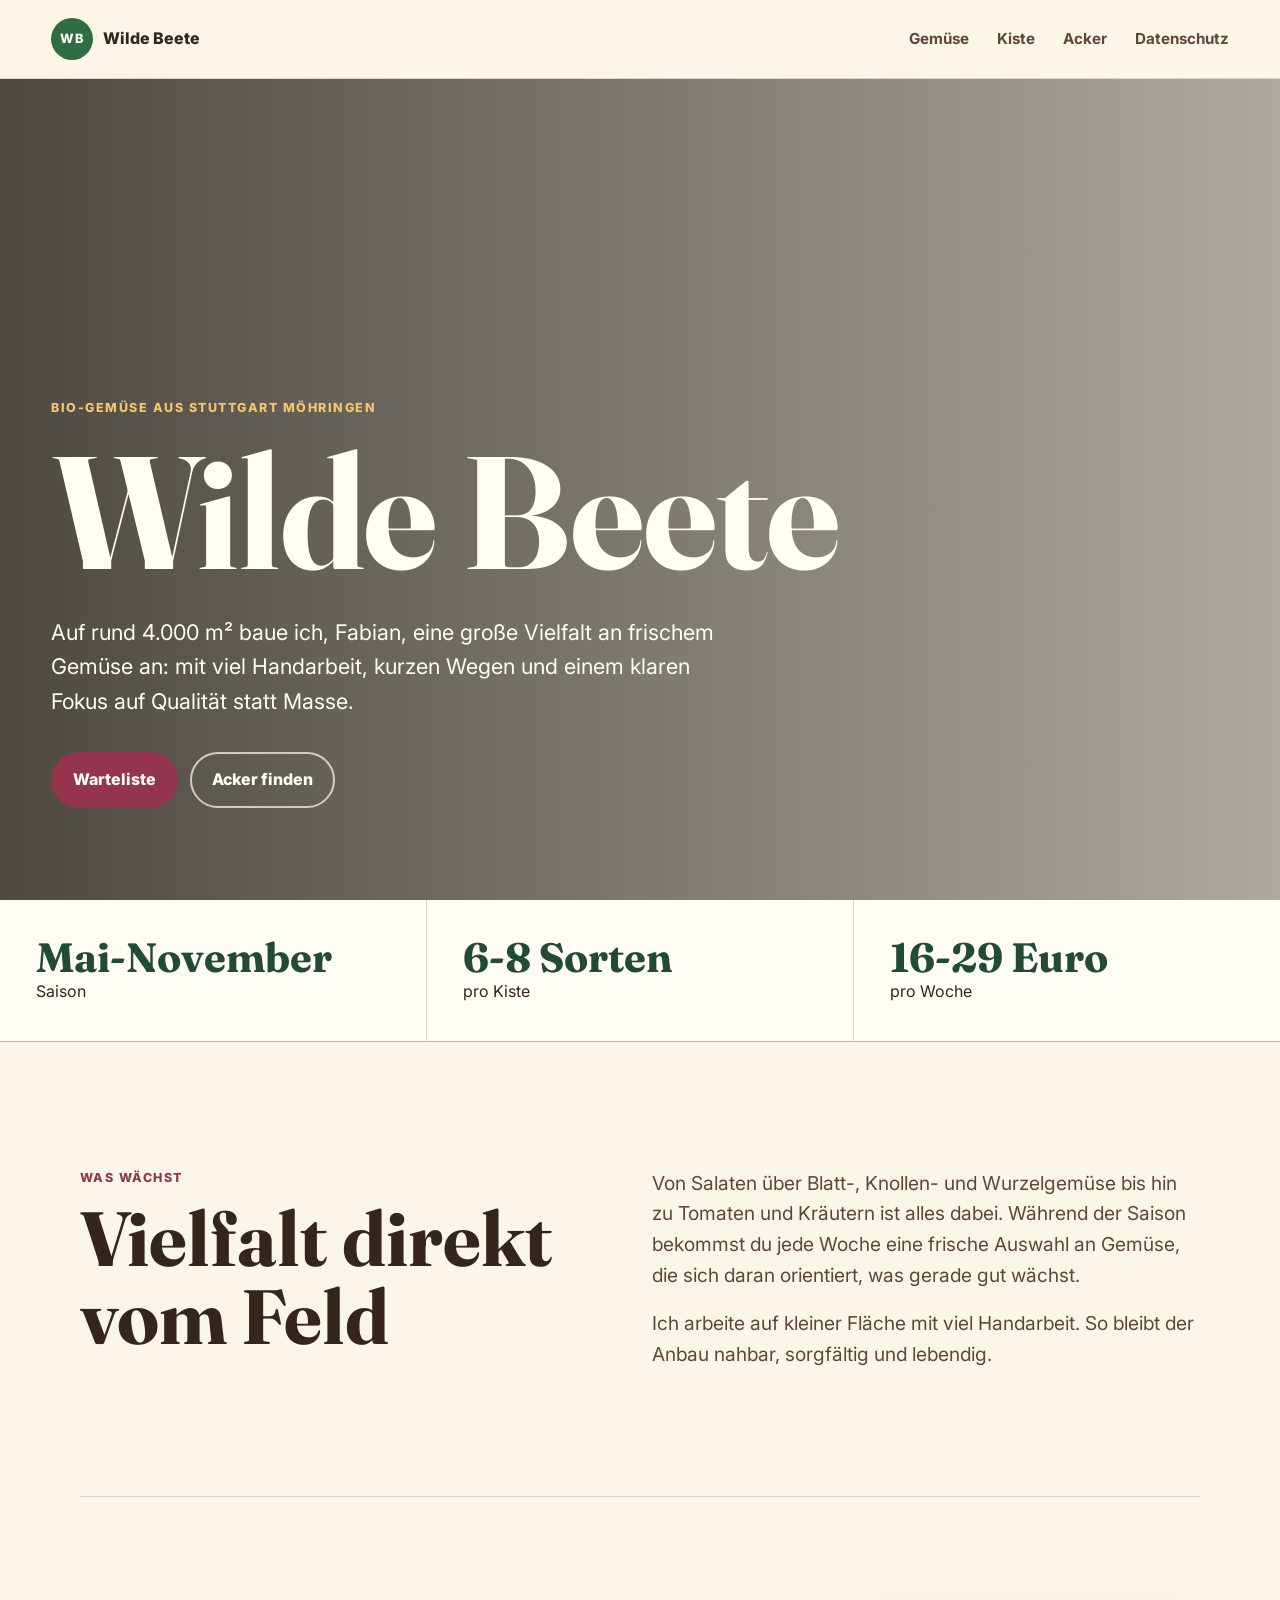
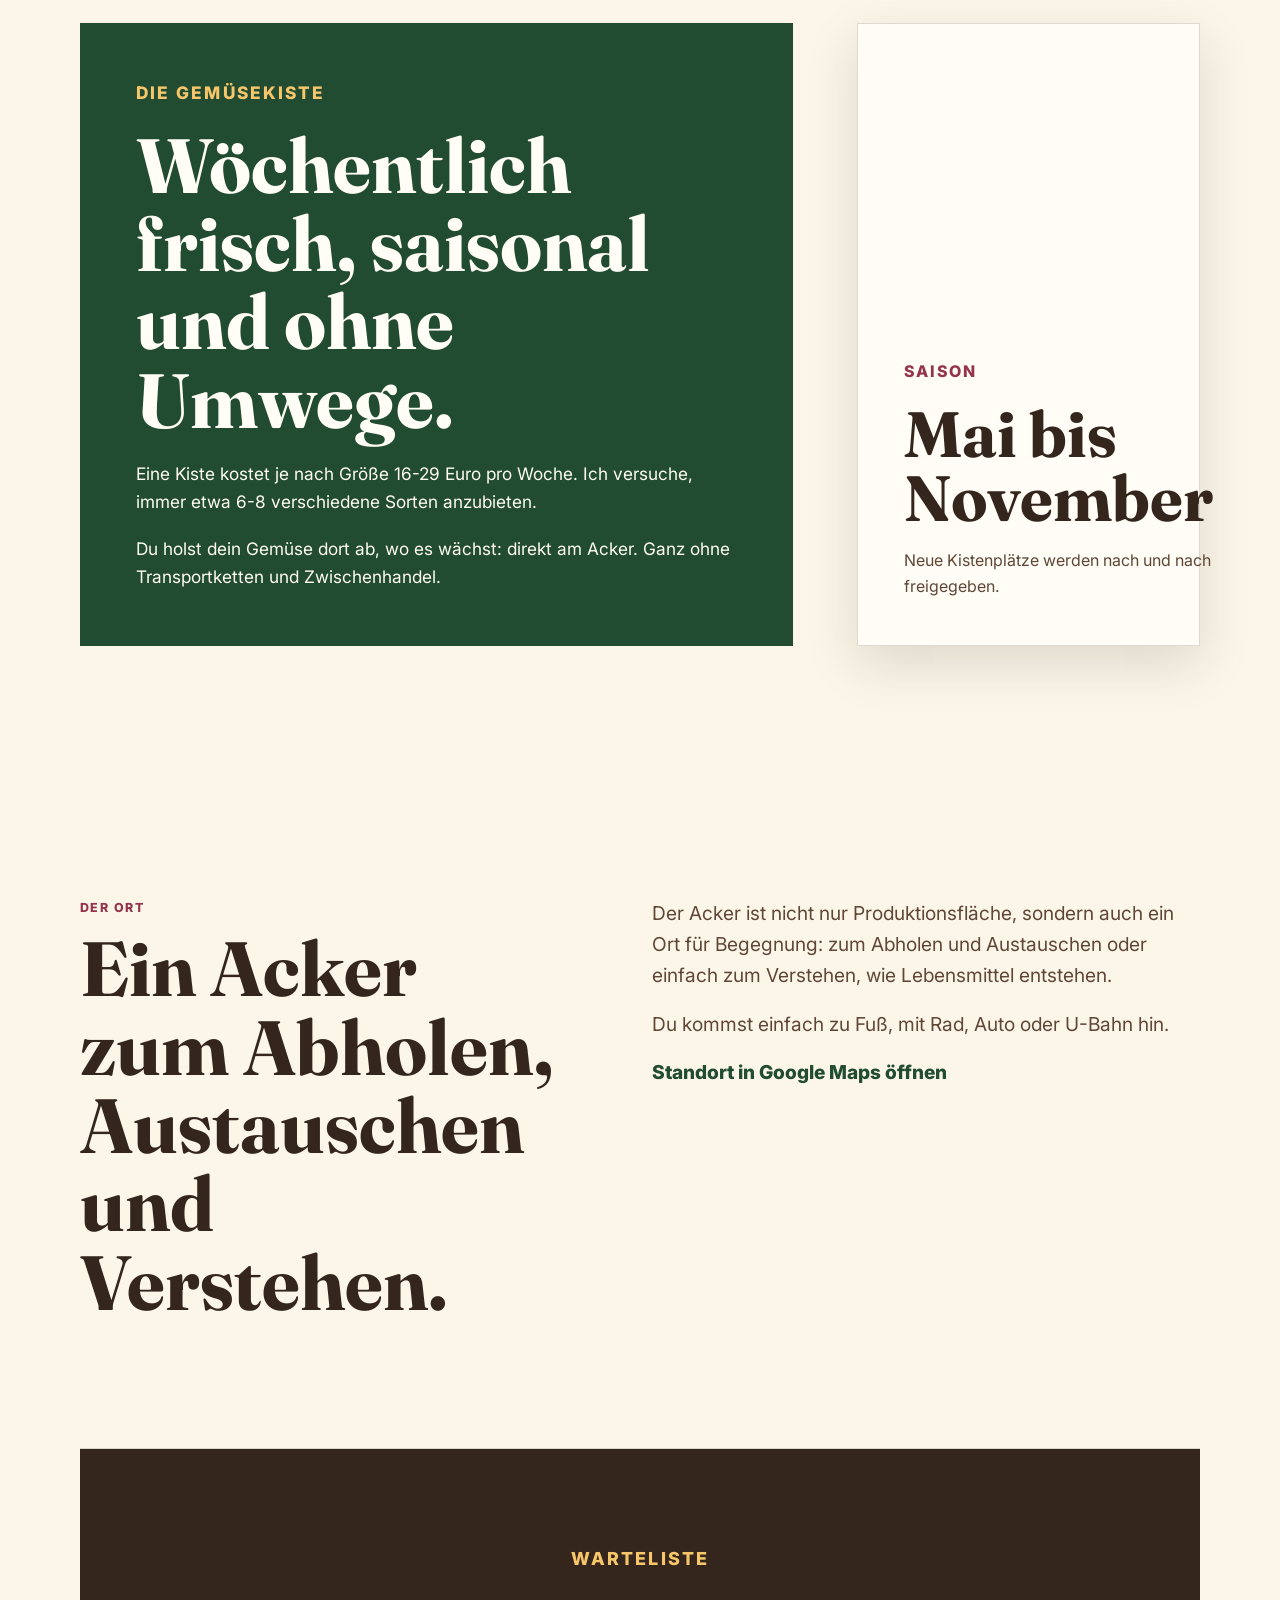
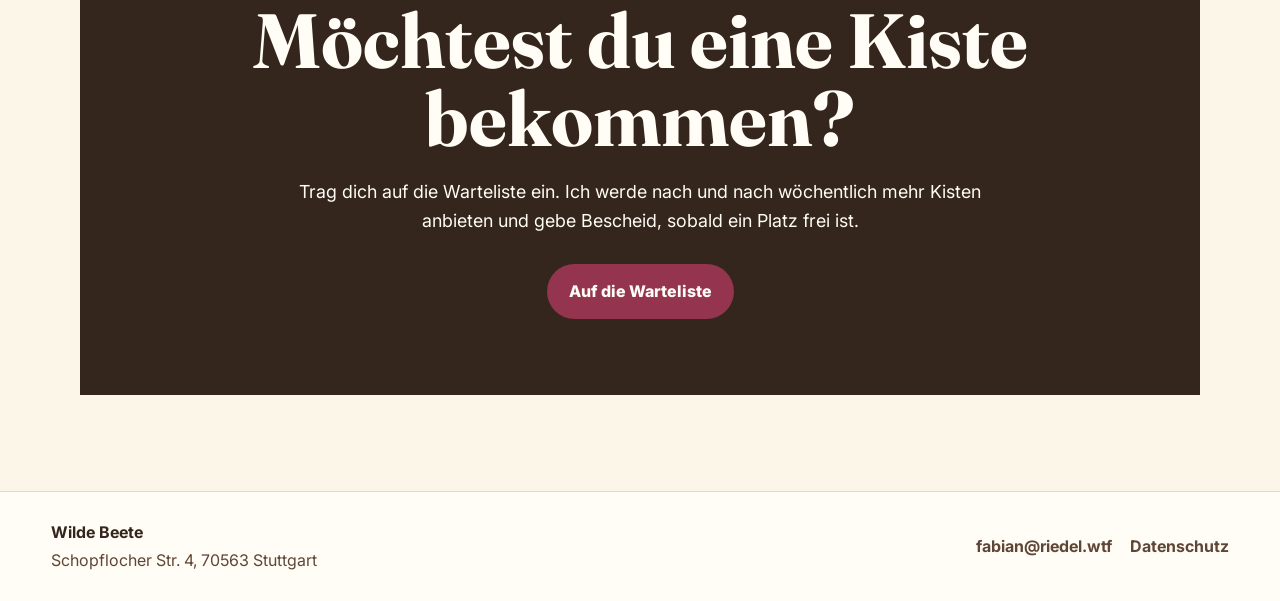
==== index.html @ 746ea582 "Create static Wilde Beete website" ====
<!doctype html>
<html lang="de">
  <head>
    <meta charset="utf-8">
    <meta name="viewport" content="width=device-width, initial-scale=1">
    <title>Wilde Beete | Bio-Gemüse aus Stuttgart Möhringen</title>
    <meta
      name="description"
      content="Wilde Beete ist ein kleiner Bio-Gemüsebaubetrieb in Stuttgart Möhringen. Frische Gemüsekisten von Mai bis November, direkt am Acker abgeholt."
    >
    <link rel="preconnect" href="https://fonts.googleapis.com">
    <link rel="preconnect" href="https://fonts.gstatic.com" crossorigin>
    <link
      href="https://fonts.googleapis.com/css2?family=Fraunces:opsz,wght@9..144,600;9..144,700&family=Inter:wght@400;500;600;700&display=swap"
      rel="stylesheet"
    >
    <link rel="stylesheet" href="styles.css">
  </head>
  <body>
    <header class="site-header">
      <a class="brand" href="#top" aria-label="Wilde Beete Startseite">
        <span class="brand-mark" aria-hidden="true">WB</span>
        <span>Wilde Beete</span>
      </a>
      <nav class="main-nav" aria-label="Hauptnavigation">
        <a href="#gemuese">Gemüse</a>
        <a href="#kiste">Kiste</a>
        <a href="#acker">Acker</a>
        <a href="datenschutz.html">Datenschutz</a>
      </nav>
    </header>

    <main id="top">
      <section class="hero" aria-labelledby="hero-title">
        <div class="hero-content">
          <p class="eyebrow">Bio-Gemüse aus Stuttgart Möhringen</p>
          <h1 id="hero-title">Wilde Beete</h1>
          <p class="hero-copy">
            Auf rund 4.000 m² baue ich, Fabian, eine große Vielfalt an frischem Gemüse an:
            mit viel Handarbeit, kurzen Wegen und einem klaren Fokus auf Qualität statt Masse.
          </p>
          <div class="hero-actions">
            <a class="button primary" href="https://tally.so/r/q4KNRd" target="_blank" rel="noreferrer">
              Warteliste
            </a>
            <a
              class="button secondary"
              href="https://www.google.com/maps/search/48.738719,+9.149577?entry=tts&g_ep=EgoyMDI2MDQwOC4wIPu8ASoASAFQAw%3D%3D&skid=535f36cf-33d7-446b-a86d-d92c115afafc"
              target="_blank"
              rel="noreferrer"
            >
              Acker finden
            </a>
          </div>
        </div>
      </section>

      <section class="intro-band" aria-label="Kurzinfo">
        <div>
          <span class="metric">Mai-November</span>
          <span>Saison</span>
        </div>
        <div>
          <span class="metric">6-8 Sorten</span>
          <span>pro Kiste</span>
        </div>
        <div>
          <span class="metric">16-29 Euro</span>
          <span>pro Woche</span>
        </div>
      </section>

      <section id="gemuese" class="content-section two-column">
        <div>
          <p class="eyebrow">Was wächst</p>
          <h2>Vielfalt direkt vom Feld</h2>
        </div>
        <div class="text-stack">
          <p>
            Von Salaten über Blatt-, Knollen- und Wurzelgemüse bis hin zu Tomaten
            und Kräutern ist alles dabei. Während der Saison bekommst du jede Woche
            eine frische Auswahl an Gemüse, die sich daran orientiert, was gerade gut wächst.
          </p>
          <p>
            Ich arbeite auf kleiner Fläche mit viel Handarbeit. So bleibt der Anbau nahbar,
            sorgfältig und lebendig.
          </p>
        </div>
      </section>

      <section id="kiste" class="content-section feature-panel">
        <div class="feature-copy">
          <p class="eyebrow">Die Gemüsekiste</p>
          <h2>Wöchentlich frisch, saisonal und ohne Umwege.</h2>
          <p>
            Eine Kiste kostet je nach Größe 16-29 Euro pro Woche. Ich versuche,
            immer etwa 6-8 verschiedene Sorten anzubieten.
          </p>
          <p>
            Du holst dein Gemüse dort ab, wo es wächst: direkt am Acker.
            Ganz ohne Transportketten und Zwischenhandel.
          </p>
        </div>
        <div class="season-box" aria-label="Saisonübersicht">
          <span class="season-label">Saison</span>
          <strong>Mai bis November</strong>
          <p>Neue Kistenplätze werden nach und nach freigegeben.</p>
        </div>
      </section>

      <section id="acker" class="content-section two-column">
        <div>
          <p class="eyebrow">Der Ort</p>
          <h2>Ein Acker zum Abholen, Austauschen und Verstehen.</h2>
        </div>
        <div class="text-stack">
          <p>
            Der Acker ist nicht nur Produktionsfläche, sondern auch ein Ort für Begegnung:
            zum Abholen und Austauschen oder einfach zum Verstehen, wie Lebensmittel entstehen.
          </p>
          <p>
            Du kommst einfach zu Fuß, mit Rad, Auto oder U-Bahn hin.
          </p>
          <a
            class="text-link"
            href="https://www.google.com/maps/search/48.738719,+9.149577?entry=tts&g_ep=EgoyMDI2MDQwOC4wIPu8ASoASAFQAw%3D%3D&skid=535f36cf-33d7-446b-a86d-d92c115afafc"
            target="_blank"
            rel="noreferrer"
          >
            Standort in Google Maps öffnen
          </a>
        </div>
      </section>

      <section class="cta-section" aria-labelledby="cta-title">
        <p class="eyebrow">Warteliste</p>
        <h2 id="cta-title">Möchtest du eine Kiste bekommen?</h2>
        <p>
          Trag dich auf die Warteliste ein. Ich werde nach und nach wöchentlich mehr
          Kisten anbieten und gebe Bescheid, sobald ein Platz frei ist.
        </p>
        <a class="button primary" href="https://tally.so/r/q4KNRd" target="_blank" rel="noreferrer">
          Auf die Warteliste
        </a>
      </section>
    </main>

    <footer class="site-footer">
      <div>
        <strong>Wilde Beete</strong>
        <span>Schopflocher Str. 4, 70563 Stuttgart</span>
      </div>
      <div class="footer-links">
        <a href="mailto:fabian@riedel.wtf">fabian@riedel.wtf</a>
        <a href="datenschutz.html">Datenschutz</a>
      </div>
    </footer>
  </body>
</html>
---- styles.css ----
:root {
  --soil: #34251d;
  --soil-soft: #5f4636;
  --leaf: #2f6e42;
  --leaf-deep: #224c31;
  --beet: #94344f;
  --cream: #fbf6e8;
  --paper: #fffdf5;
  --line: rgba(52, 37, 29, 0.16);
  --shadow: 0 18px 50px rgba(52, 37, 29, 0.14);
}

* {
  box-sizing: border-box;
}

html {
  scroll-behavior: smooth;
}

body {
  margin: 0;
  background: var(--cream);
  color: var(--soil);
  font-family: Inter, system-ui, -apple-system, BlinkMacSystemFont, "Segoe UI", sans-serif;
  line-height: 1.6;
}

a {
  color: inherit;
}

.site-header {
  position: sticky;
  top: 0;
  z-index: 10;
  display: flex;
  align-items: center;
  justify-content: space-between;
  gap: 24px;
  padding: 18px clamp(18px, 4vw, 56px);
  background: rgba(251, 246, 232, 0.88);
  border-bottom: 1px solid var(--line);
  backdrop-filter: blur(14px);
}

.brand,
.main-nav,
.footer-links,
.hero-actions {
  display: flex;
  align-items: center;
}

.brand {
  gap: 10px;
  color: var(--soil);
  font-weight: 800;
  text-decoration: none;
}

.brand-mark {
  display: grid;
  width: 42px;
  height: 42px;
  place-items: center;
  border-radius: 50%;
  background: var(--leaf);
  color: var(--paper);
  font-size: 0.8rem;
  letter-spacing: 0.04em;
}

.main-nav {
  gap: clamp(12px, 3vw, 28px);
  color: var(--soil-soft);
  font-size: 0.95rem;
  font-weight: 700;
}

.main-nav a,
.footer-links a,
.text-link {
  text-decoration: none;
}

.main-nav a:hover,
.footer-links a:hover,
.text-link:hover {
  color: var(--beet);
}

.hero {
  min-height: calc(100svh - 79px);
  display: grid;
  align-items: end;
  padding: clamp(72px, 12vw, 150px) clamp(18px, 4vw, 56px) clamp(44px, 8vw, 92px);
  background:
    linear-gradient(90deg, rgba(28, 23, 17, 0.78), rgba(28, 23, 17, 0.34)),
    url("https://images.unsplash.com/photo-1464226184884-fa280b87c399?auto=format&fit=crop&w=1800&q=85")
      center / cover;
  color: var(--paper);
}

.hero-content {
  width: min(820px, 100%);
}

.eyebrow {
  margin: 0 0 12px;
  color: var(--beet);
  font-size: 0.78rem;
  font-weight: 800;
  letter-spacing: 0.12em;
  text-transform: uppercase;
}

.hero .eyebrow {
  color: #f7c66b;
}

h1,
h2 {
  margin: 0;
  font-family: Fraunces, Georgia, serif;
  line-height: 1.02;
}

h1 {
  max-width: 11ch;
  font-size: clamp(4rem, 14vw, 10rem);
}

h2 {
  font-size: clamp(2.25rem, 6vw, 4.8rem);
}

.hero-copy {
  max-width: 700px;
  margin: 22px 0 0;
  font-size: clamp(1.1rem, 2vw, 1.35rem);
}

.hero-actions {
  flex-wrap: wrap;
  gap: 12px;
  margin-top: 34px;
}

.button {
  display: inline-flex;
  min-height: 48px;
  align-items: center;
  justify-content: center;
  padding: 13px 20px;
  border: 2px solid transparent;
  border-radius: 999px;
  font-weight: 800;
  text-decoration: none;
}

.button.primary {
  background: var(--beet);
  color: var(--paper);
}

.button.primary:hover {
  background: #7e2c43;
}

.button.secondary {
  border-color: rgba(255, 253, 245, 0.7);
  color: var(--paper);
}

.button.secondary:hover {
  background: rgba(255, 253, 245, 0.12);
}

.intro-band {
  display: grid;
  grid-template-columns: repeat(3, 1fr);
  gap: 1px;
  background: var(--line);
  border-bottom: 1px solid var(--line);
}

.intro-band div {
  padding: clamp(20px, 4vw, 36px);
  background: var(--paper);
}

.metric {
  display: block;
  color: var(--leaf-deep);
  font-family: Fraunces, Georgia, serif;
  font-size: clamp(1.55rem, 3.2vw, 2.8rem);
  font-weight: 700;
  line-height: 1.05;
}

.content-section,
.cta-section,
.legal-page {
  width: min(1120px, calc(100% - 36px));
  margin: 0 auto;
}

.content-section {
  padding: clamp(64px, 10vw, 126px) 0;
}

.two-column {
  display: grid;
  grid-template-columns: minmax(0, 0.95fr) minmax(0, 1.05fr);
  gap: clamp(28px, 6vw, 86px);
  align-items: start;
  border-bottom: 1px solid var(--line);
}

.text-stack {
  display: grid;
  gap: 18px;
  color: var(--soil-soft);
  font-size: clamp(1.05rem, 1.8vw, 1.2rem);
}

.text-stack p,
.feature-copy p,
.cta-section p,
.legal-page p {
  margin: 0;
}

.text-link {
  width: fit-content;
  color: var(--leaf-deep);
  font-weight: 800;
}

.feature-panel {
  display: grid;
  grid-template-columns: minmax(0, 1.35fr) minmax(280px, 0.65fr);
  gap: clamp(24px, 5vw, 72px);
  align-items: stretch;
}

.feature-copy {
  display: grid;
  align-content: center;
  gap: 20px;
  padding: clamp(30px, 5vw, 56px);
  background: var(--leaf-deep);
  color: var(--paper);
}

.feature-copy .eyebrow {
  color: #f7c66b;
}

.feature-copy p {
  max-width: 680px;
  font-size: 1.08rem;
}

.season-box {
  display: grid;
  align-content: end;
  gap: 18px;
  padding: clamp(28px, 5vw, 46px);
  background: var(--paper);
  border: 1px solid var(--line);
  box-shadow: var(--shadow);
}

.season-label {
  color: var(--beet);
  font-weight: 800;
  text-transform: uppercase;
  letter-spacing: 0.1em;
}

.season-box strong {
  font-family: Fraunces, Georgia, serif;
  font-size: clamp(2.4rem, 5vw, 4.4rem);
  line-height: 1;
}

.season-box p {
  margin: 0;
  color: var(--soil-soft);
}

.cta-section {
  margin-bottom: clamp(56px, 8vw, 96px);
  padding: clamp(42px, 7vw, 76px);
  background: var(--soil);
  color: var(--paper);
  text-align: center;
}

.cta-section .eyebrow {
  color: #f7c66b;
}

.cta-section p {
  max-width: 720px;
  margin: 20px auto 28px;
  font-size: 1.12rem;
}

.legal-page {
  max-width: 860px;
  padding: clamp(52px, 8vw, 96px) 0;
}

.legal-page h1 {
  max-width: none;
  margin-bottom: 42px;
  font-size: clamp(3rem, 8vw, 6rem);
}

.legal-page section {
  padding: 28px 0;
  border-top: 1px solid var(--line);
}

.legal-page h2 {
  margin-bottom: 12px;
  font-family: Inter, system-ui, sans-serif;
  font-size: 1.15rem;
  line-height: 1.35;
}

.legal-page p {
  color: var(--soil-soft);
}

.legal-page a {
  color: var(--leaf-deep);
  font-weight: 700;
}

.site-footer {
  display: flex;
  align-items: center;
  justify-content: space-between;
  gap: 24px;
  padding: 28px clamp(18px, 4vw, 56px);
  background: var(--paper);
  border-top: 1px solid var(--line);
  color: var(--soil-soft);
}

.site-footer div:first-child {
  display: grid;
  gap: 2px;
}

.site-footer strong {
  color: var(--soil);
}

.footer-links {
  gap: 18px;
  font-weight: 700;
}

@media (max-width: 760px) {
  .site-header,
  .site-footer {
    align-items: flex-start;
    flex-direction: column;
  }

  .main-nav {
    width: 100%;
    overflow-x: auto;
    padding-bottom: 4px;
  }

  .hero {
    min-height: 760px;
  }

  .intro-band,
  .two-column,
  .feature-panel {
    grid-template-columns: 1fr;
  }

  .intro-band {
    gap: 0;
  }

  .intro-band div {
    border-bottom: 1px solid var(--line);
  }

  .cta-section {
    width: 100%;
    margin-bottom: 0;
  }
}
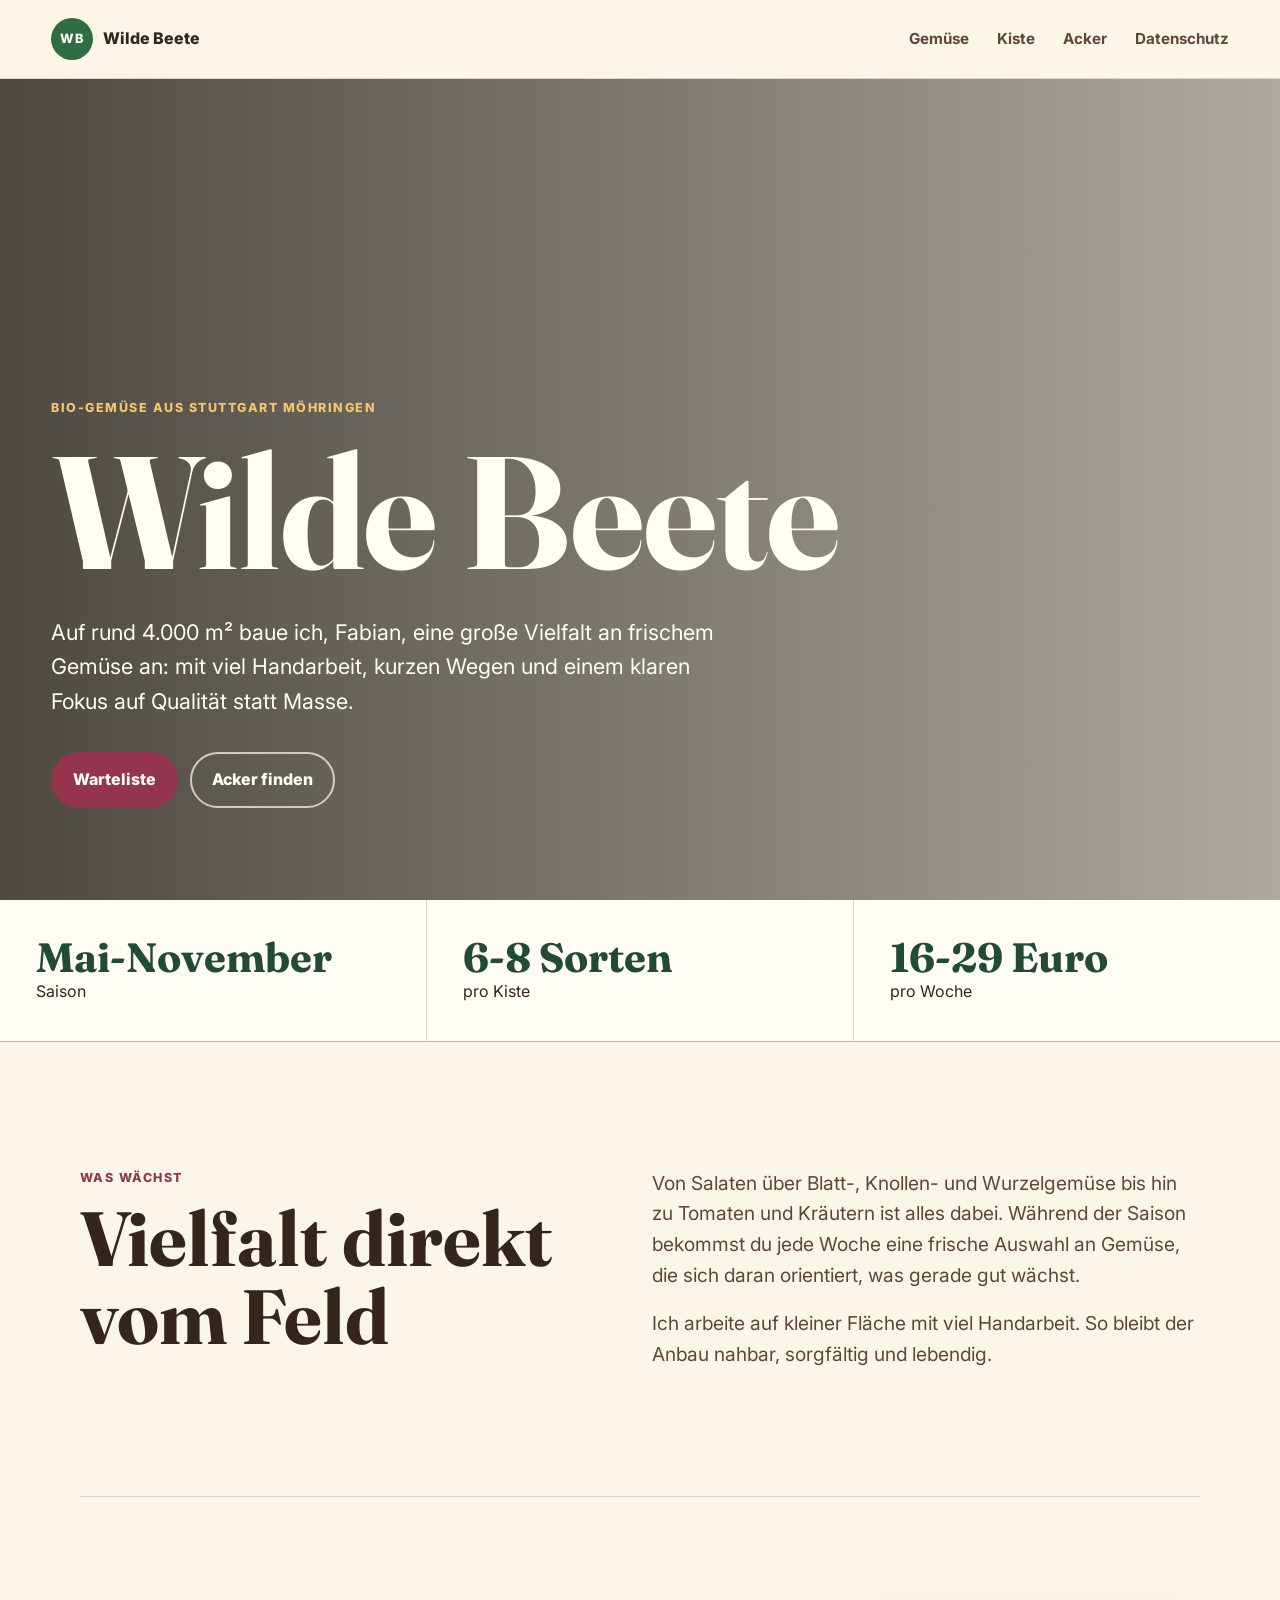
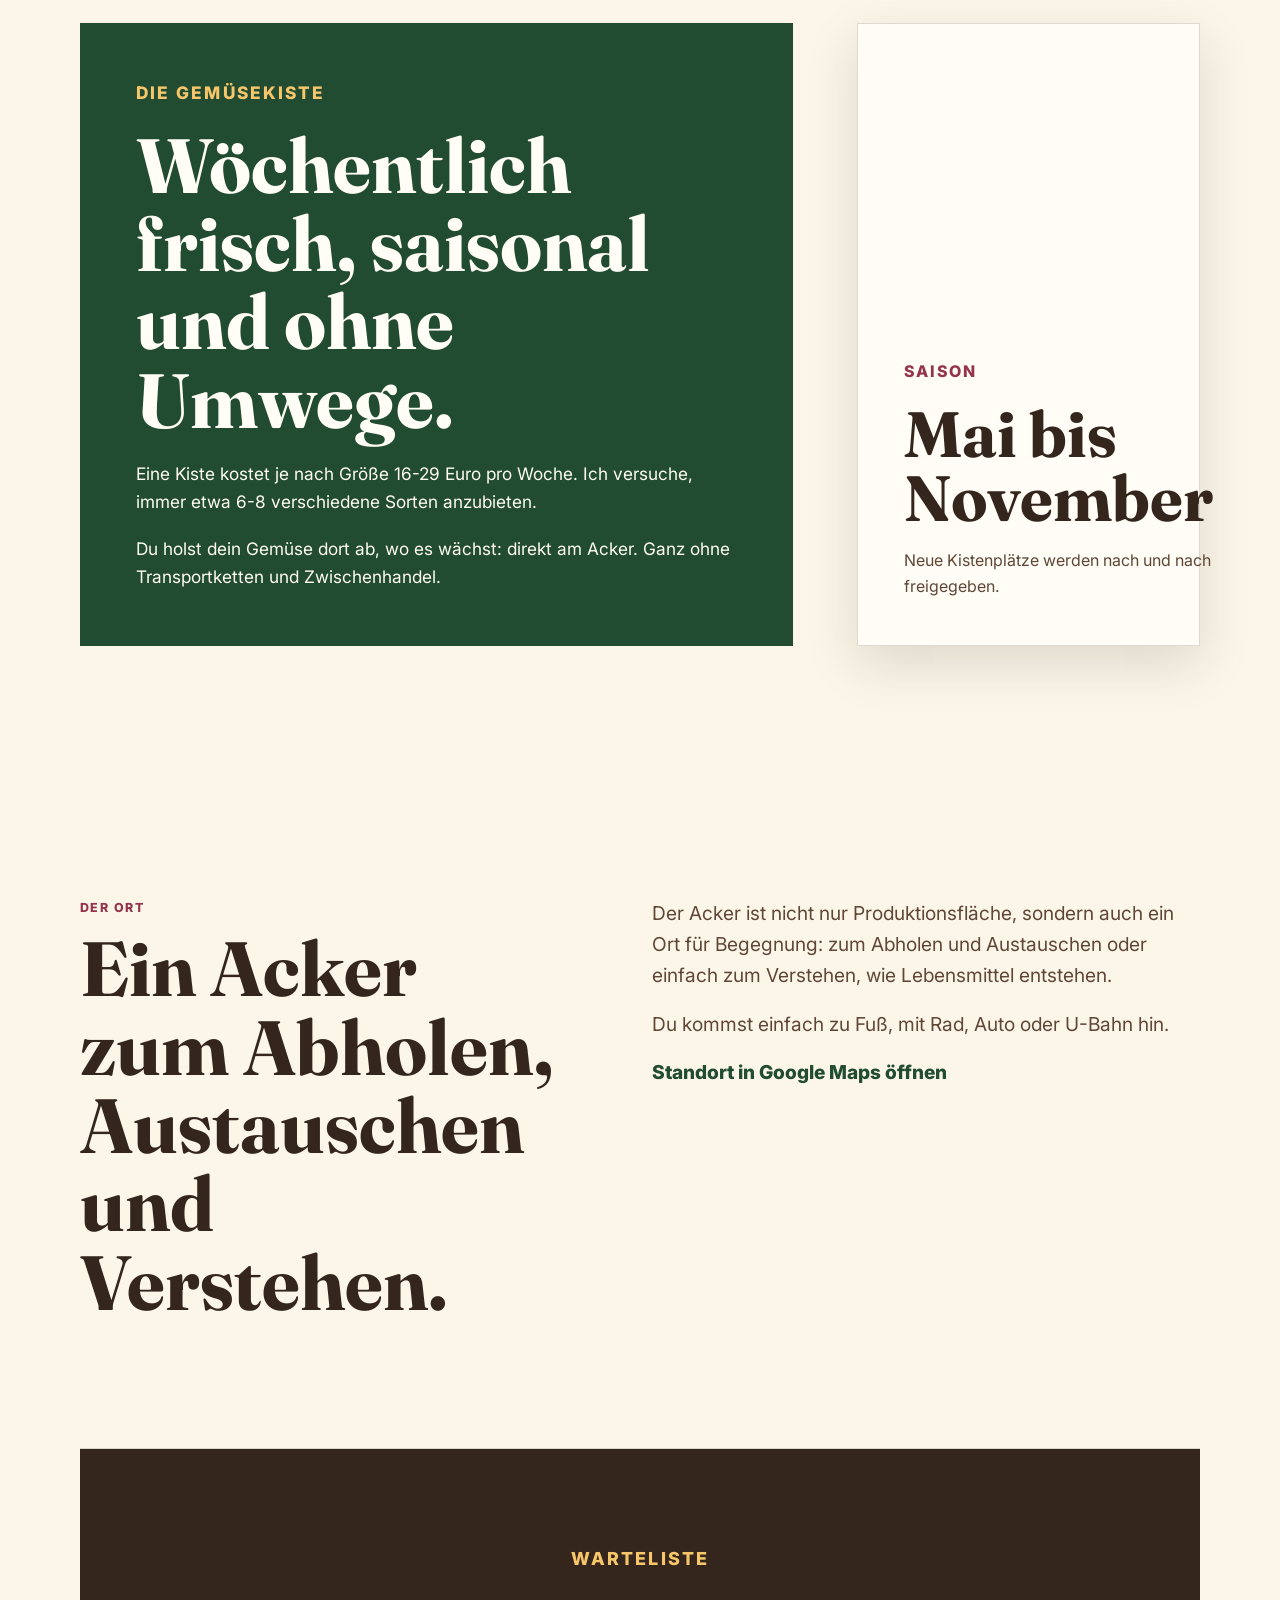
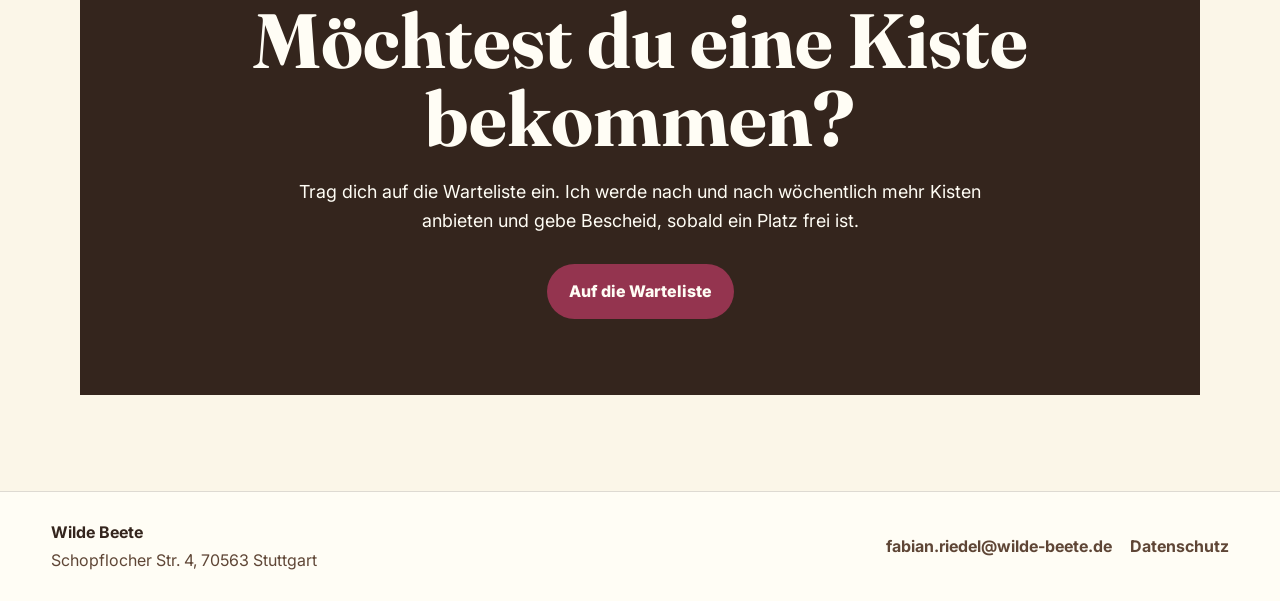
==== commit 0901f665: "Update contact email" ====
--- a/index.html
+++ b/index.html
@@ -8,6 +8,36 @@
       name="description"
       content="Wilde Beete ist ein kleiner Bio-Gemüsebaubetrieb in Stuttgart Möhringen. Frische Gemüsekisten von Mai bis November, direkt am Acker abgeholt."
     >
+    <link rel="canonical" href="https://wilde-beete.de/">
+    <meta property="og:locale" content="de_DE">
+    <meta property="og:type" content="website">
+    <meta property="og:site_name" content="Wilde Beete">
+    <meta property="og:title" content="Wilde Beete | Bio-Gemüse aus Stuttgart Möhringen">
+    <meta
+      property="og:description"
+      content="Frische Bio-Gemüsekisten von Mai bis November, direkt am Acker in Stuttgart Möhringen abgeholt."
+    >
+    <meta property="og:url" content="https://wilde-beete.de/">
+    <meta
+      property="og:image"
+      content="https://images.unsplash.com/photo-1464226184884-fa280b87c399?auto=format&fit=crop&w=1200&h=630&q=85"
+    >
+    <meta property="og:image:secure_url" content="https://images.unsplash.com/photo-1464226184884-fa280b87c399?auto=format&fit=crop&w=1200&h=630&q=85">
+    <meta property="og:image:type" content="image/jpeg">
+    <meta property="og:image:width" content="1200">
+    <meta property="og:image:height" content="630">
+    <meta property="og:image:alt" content="Frisches Gemüse auf einem Bio-Acker">
+    <meta name="twitter:card" content="summary_large_image">
+    <meta name="twitter:title" content="Wilde Beete | Bio-Gemüse aus Stuttgart Möhringen">
+    <meta
+      name="twitter:description"
+      content="Frische Bio-Gemüsekisten von Mai bis November, direkt am Acker in Stuttgart Möhringen abgeholt."
+    >
+    <meta
+      name="twitter:image"
+      content="https://images.unsplash.com/photo-1464226184884-fa280b87c399?auto=format&fit=crop&w=1200&h=630&q=85"
+    >
+    <meta name="twitter:image:alt" content="Frisches Gemüse auf einem Bio-Acker">
     <link rel="preconnect" href="https://fonts.googleapis.com">
     <link rel="preconnect" href="https://fonts.gstatic.com" crossorigin>
     <link
@@ -151,7 +181,7 @@
         <span>Schopflocher Str. 4, 70563 Stuttgart</span>
       </div>
       <div class="footer-links">
-        <a href="mailto:fabian@riedel.wtf">fabian@riedel.wtf</a>
+        <a href="mailto:fabian.riedel@wilde-beete.de">fabian.riedel@wilde-beete.de</a>
         <a href="datenschutz.html">Datenschutz</a>
       </div>
     </footer>
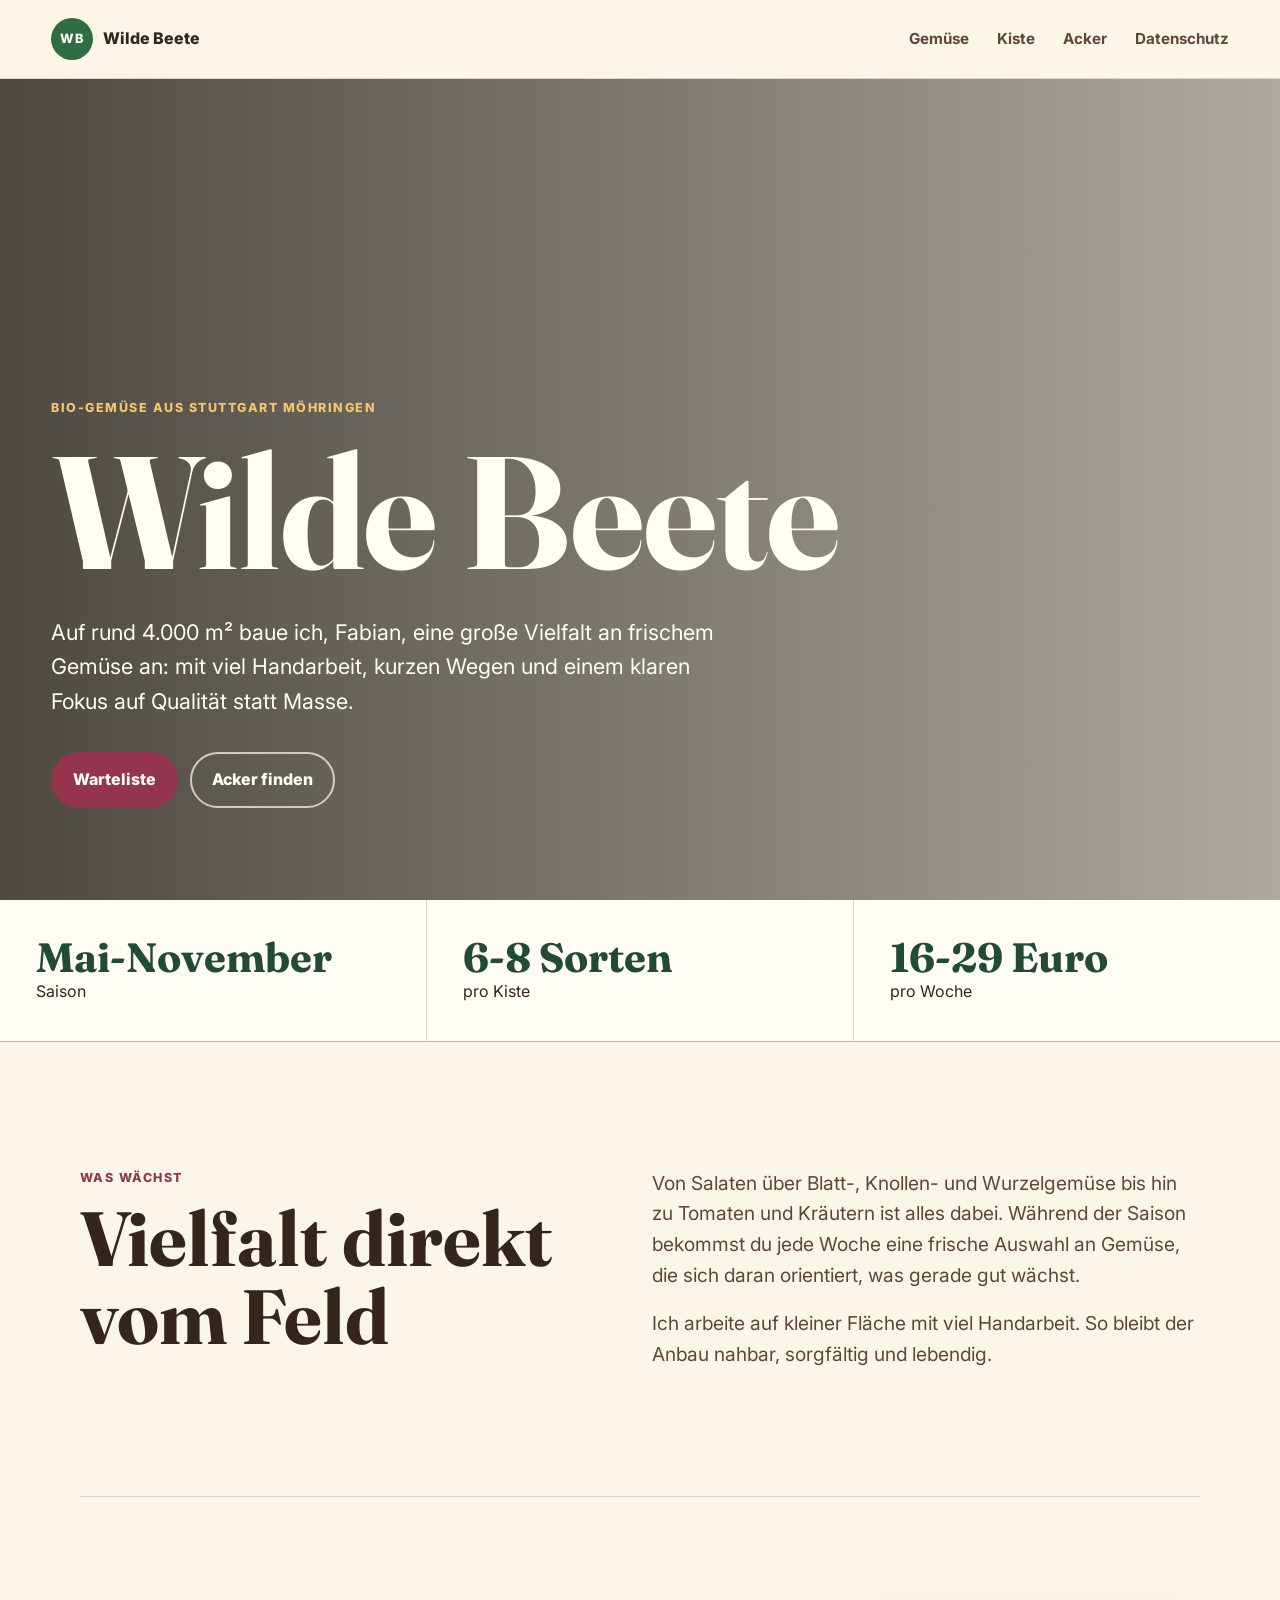
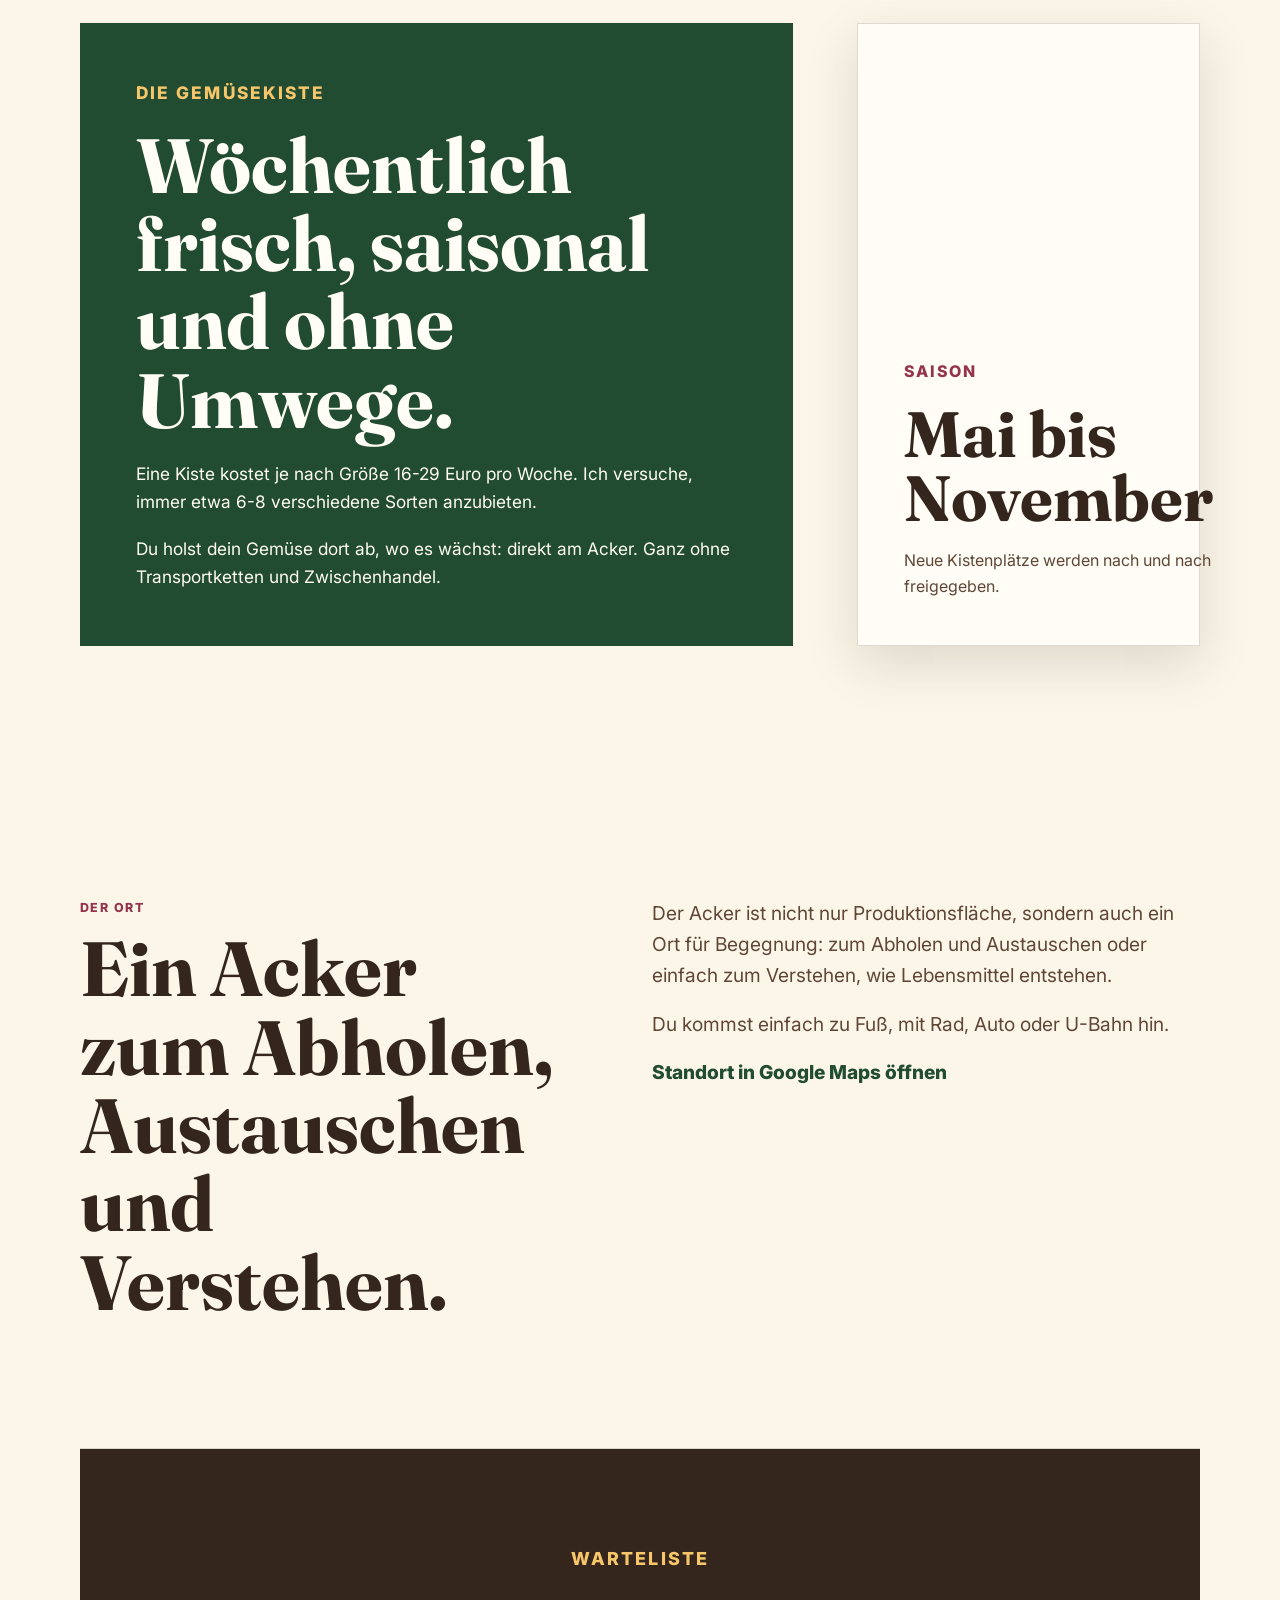
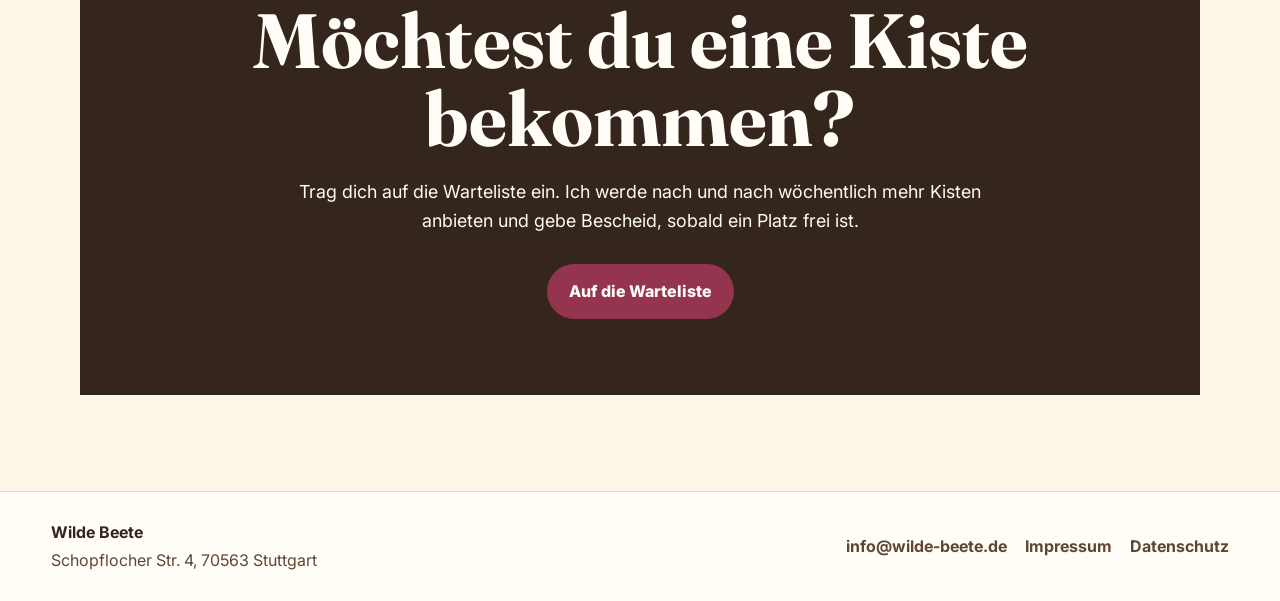
==== commit 453c0832: "Add imprint page and update public email" ====
--- a/index.html
+++ b/index.html
@@ -181,7 +181,8 @@
         <span>Schopflocher Str. 4, 70563 Stuttgart</span>
       </div>
       <div class="footer-links">
-        <a href="mailto:fabian.riedel@wilde-beete.de">fabian.riedel@wilde-beete.de</a>
+        <a href="mailto:info@wilde-beete.de">info@wilde-beete.de</a>
+        <a href="impressum.html">Impressum</a>
         <a href="datenschutz.html">Datenschutz</a>
       </div>
     </footer>
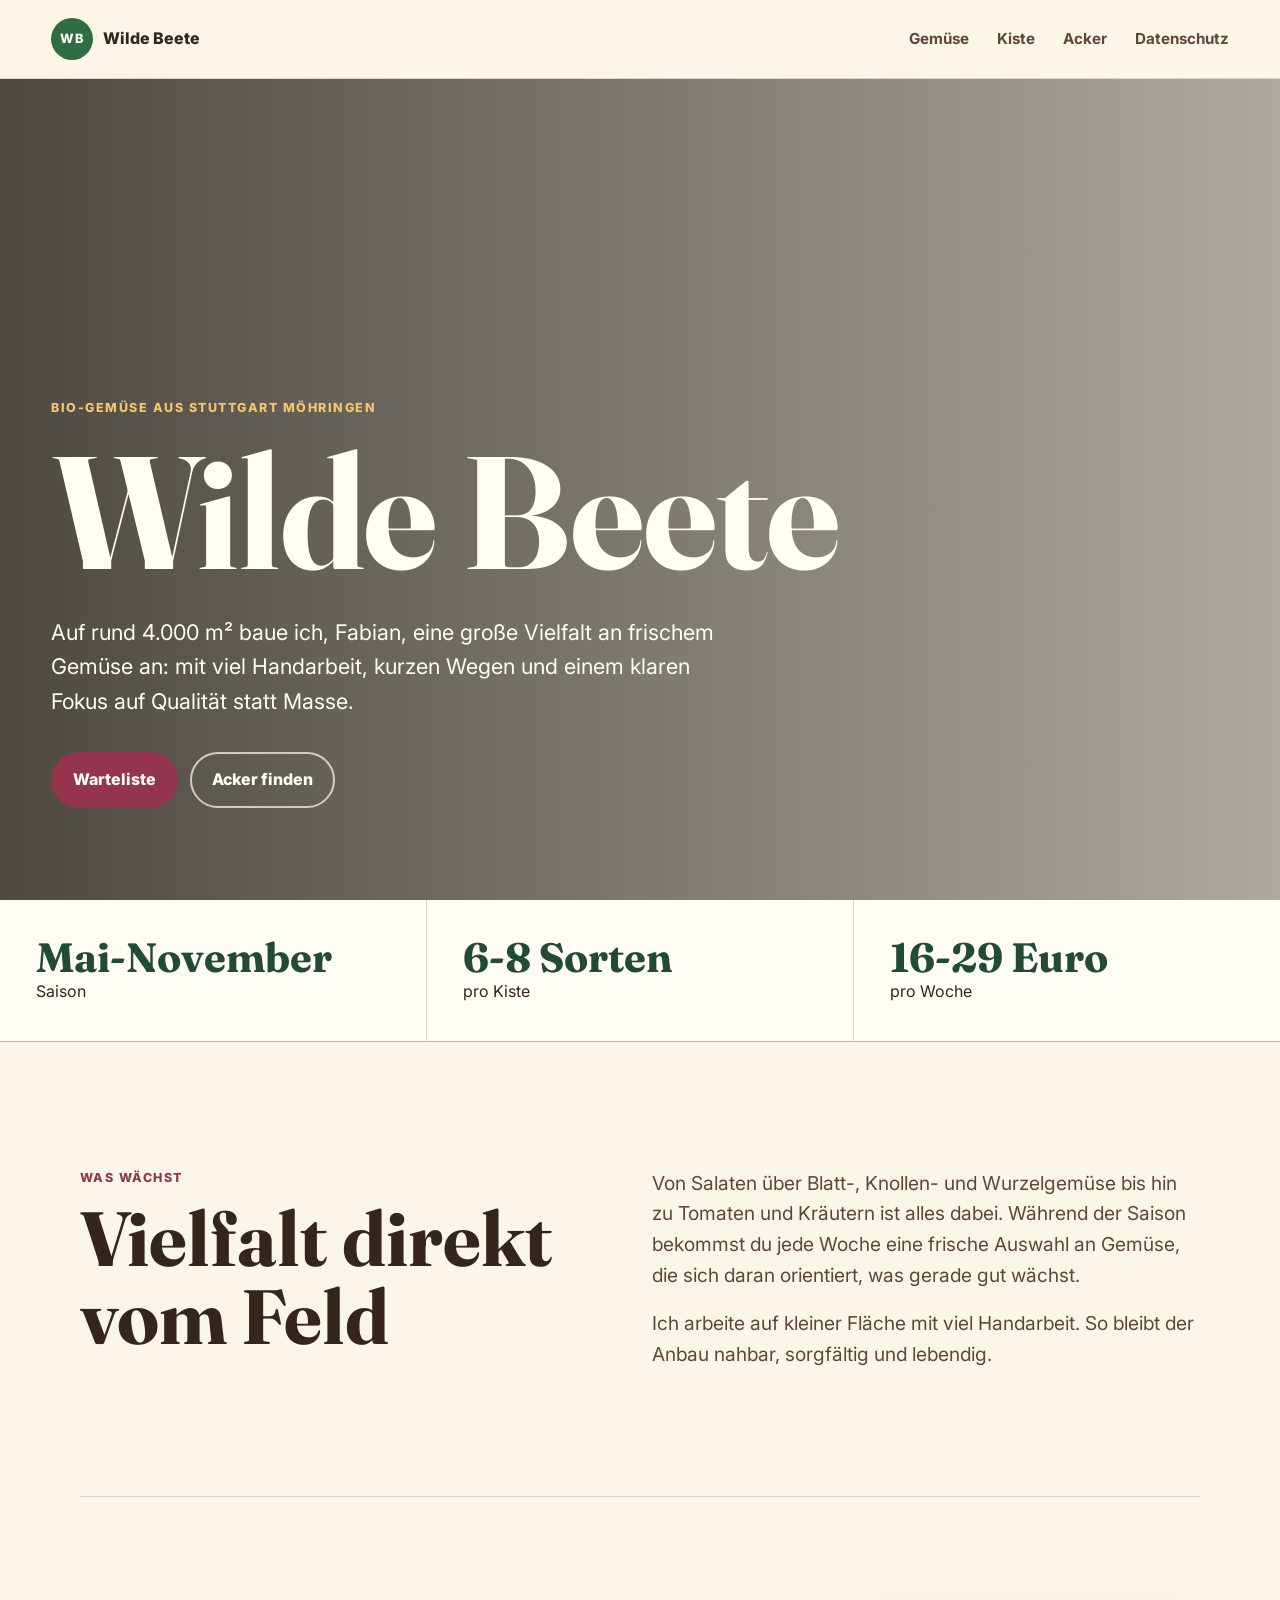
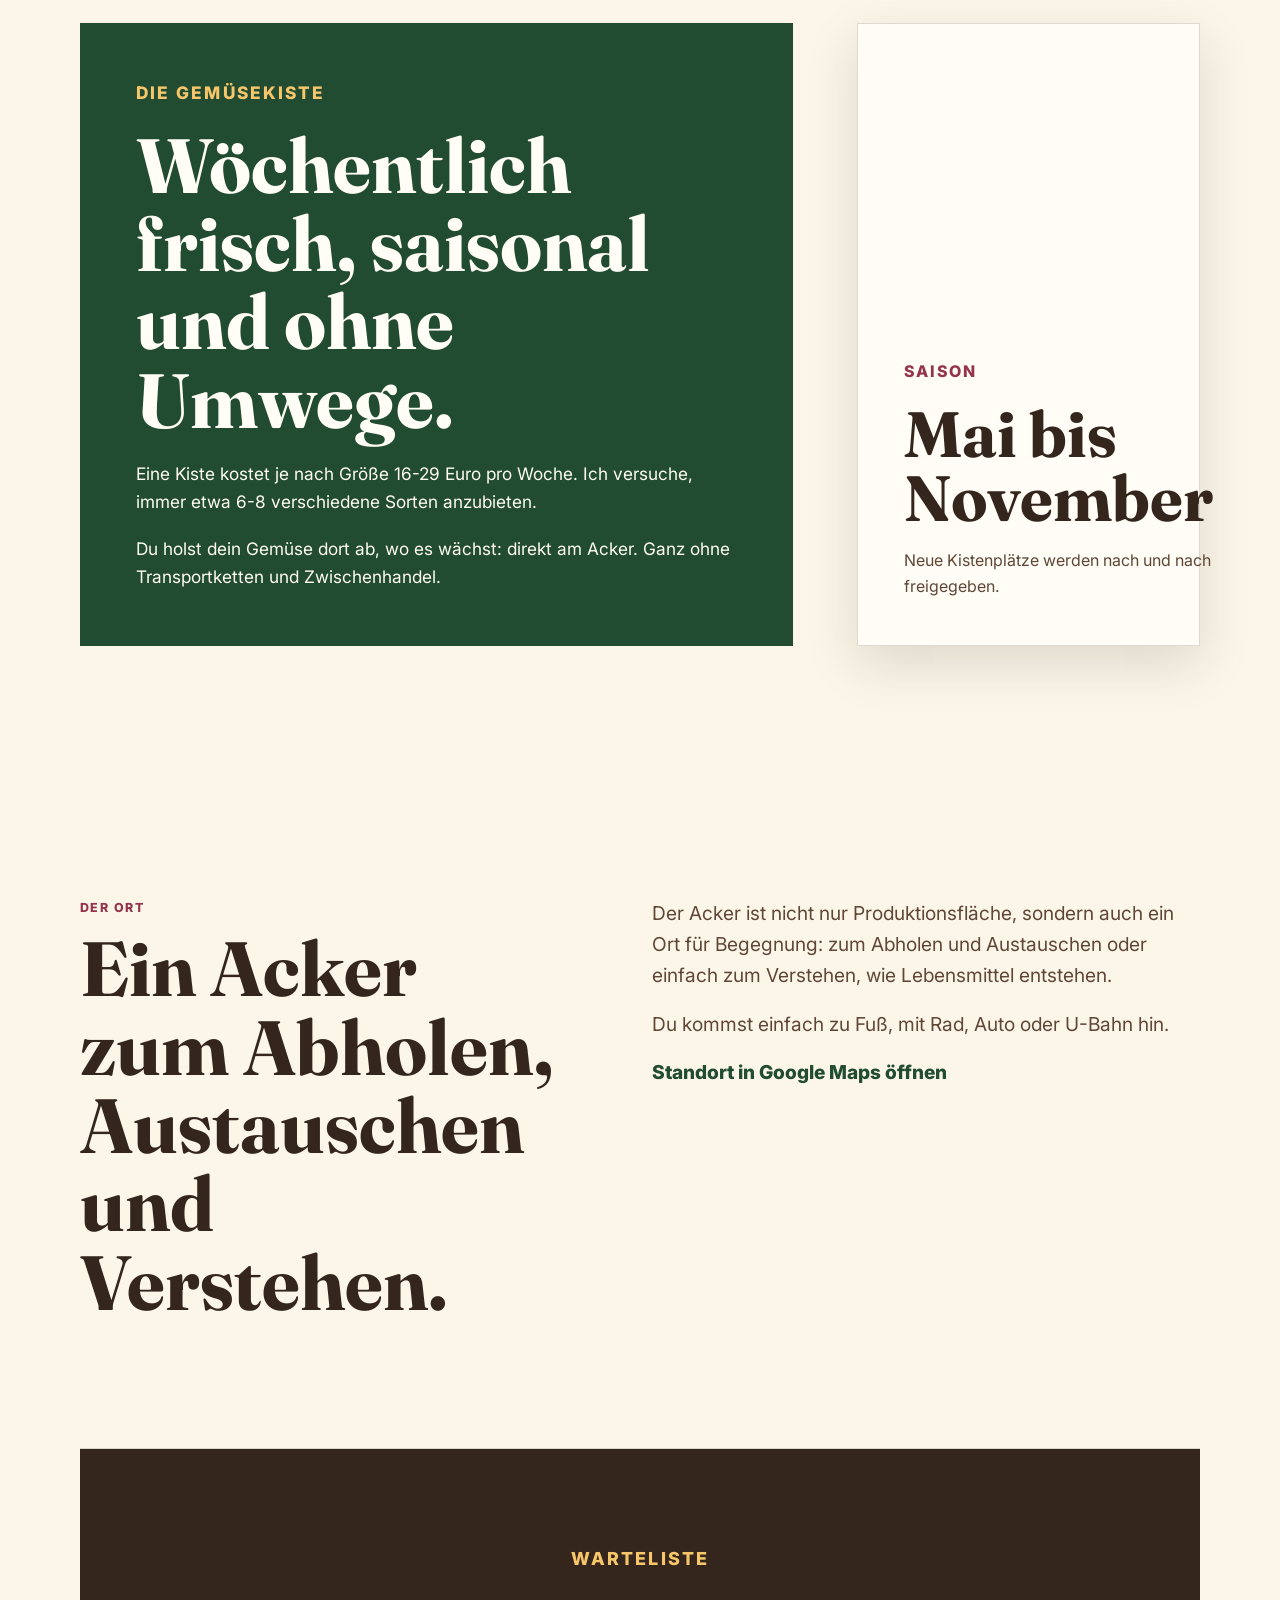
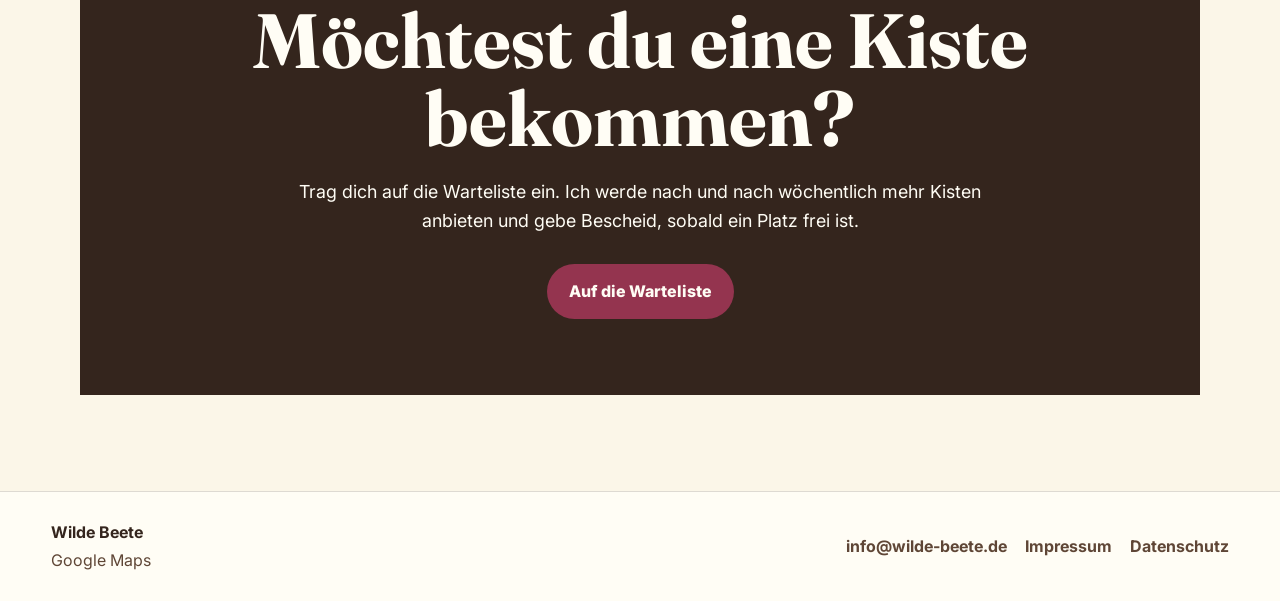
==== commit e0c9d2d8: "Clarify pickup location links" ====
--- a/index.html
+++ b/index.html
@@ -178,7 +178,13 @@
     <footer class="site-footer">
       <div>
         <strong>Wilde Beete</strong>
-        <span>Schopflocher Str. 4, 70563 Stuttgart</span>
+        <a
+          href="https://www.google.com/maps/search/48.738719,+9.149577?entry=tts&g_ep=EgoyMDI2MDQwOC4wIPu8ASoASAFQAw%3D%3D&skid=535f36cf-33d7-446b-a86d-d92c115afafc"
+          target="_blank"
+          rel="noreferrer"
+        >
+          Google Maps
+        </a>
       </div>
       <div class="footer-links">
         <a href="mailto:info@wilde-beete.de">info@wilde-beete.de</a>
--- a/styles.css
+++ b/styles.css
@@ -86,6 +86,7 @@
 
 .main-nav a:hover,
 .footer-links a:hover,
+.site-footer div:first-child a:hover,
 .text-link:hover {
   color: var(--beet);
 }
@@ -341,6 +342,28 @@
   font-weight: 700;
 }
 
+.legal-callout {
+  display: grid;
+  gap: 8px;
+  margin: 20px 0;
+  padding: 18px 20px;
+  background: var(--paper);
+  border: 1px solid var(--line);
+  border-left: 5px solid var(--leaf);
+}
+
+.legal-callout strong {
+  color: var(--soil);
+}
+
+.legal-callout p {
+  margin: 0;
+}
+
+.legal-callout a {
+  width: fit-content;
+}
+
 .site-footer {
   display: flex;
   align-items: center;
@@ -357,6 +380,11 @@
   gap: 2px;
 }
 
+.site-footer div:first-child a {
+  color: inherit;
+  text-decoration: none;
+}
+
 .site-footer strong {
   color: var(--soil);
 }
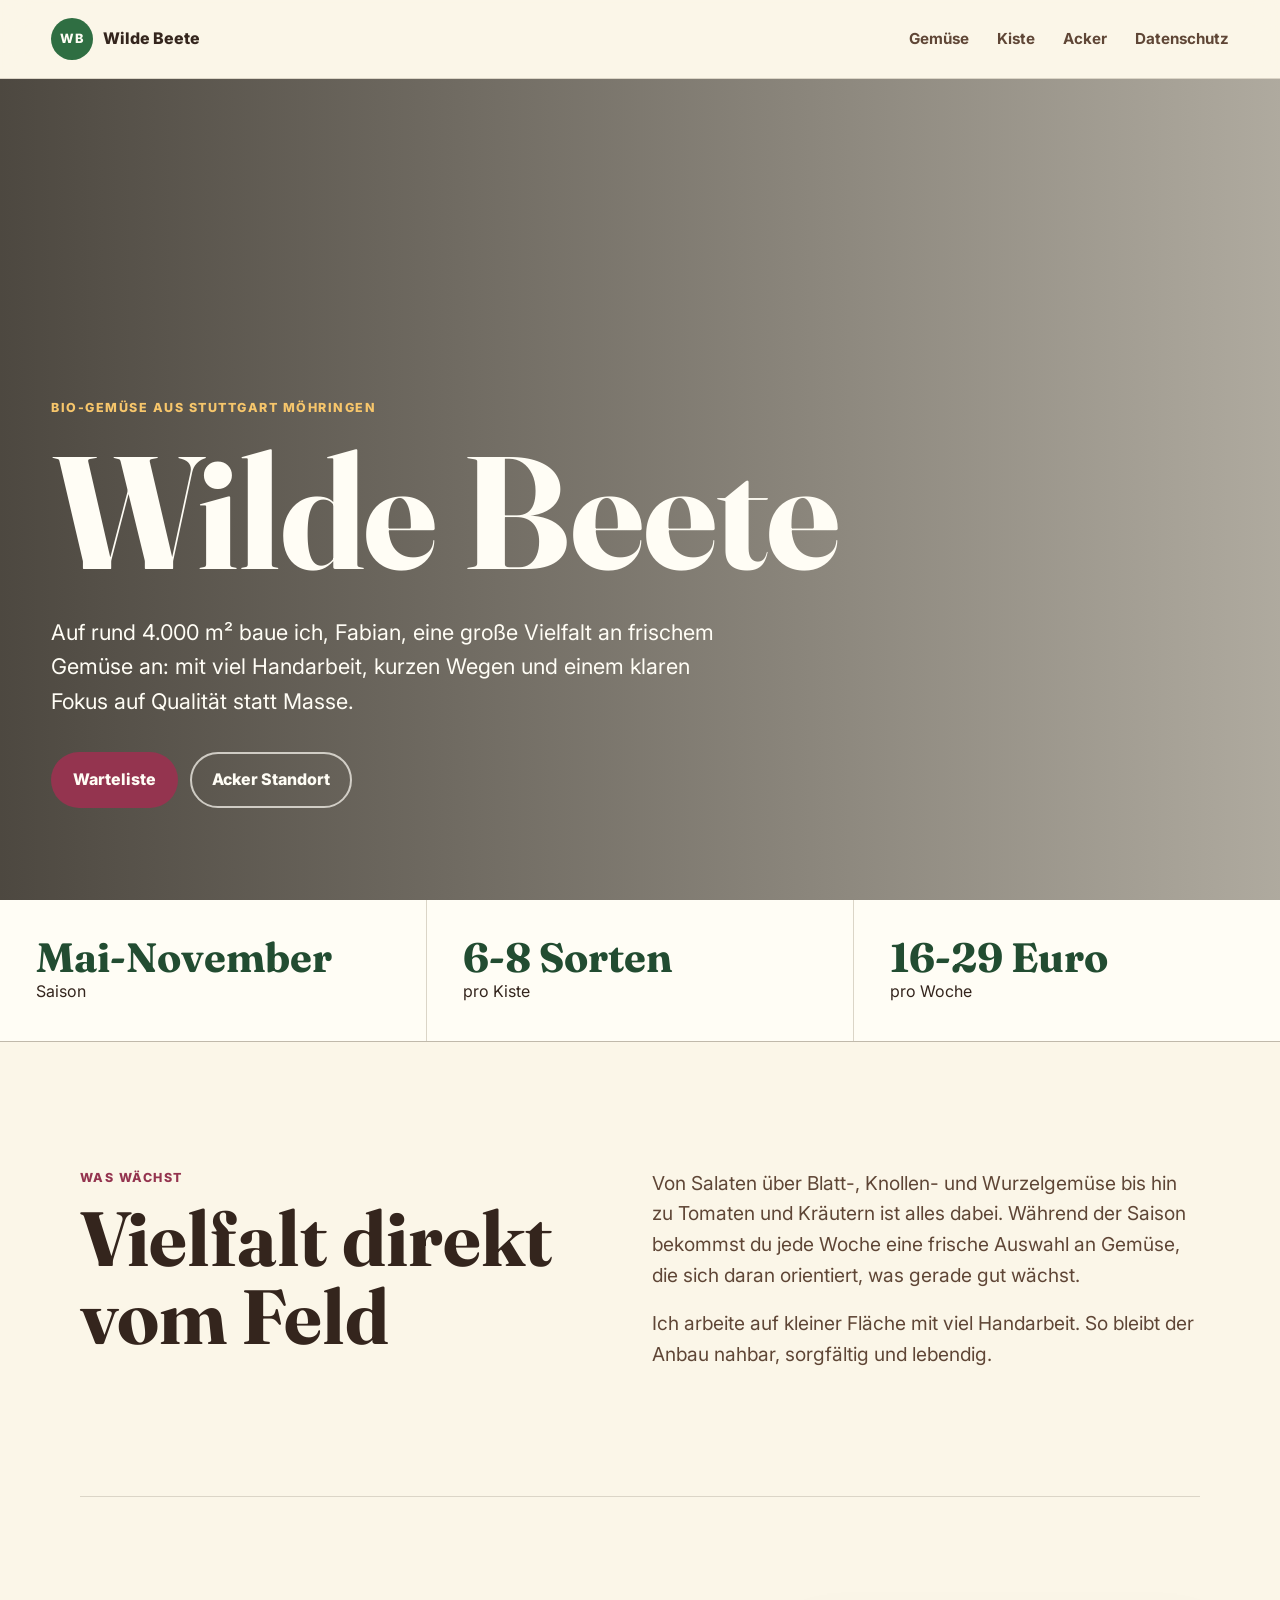
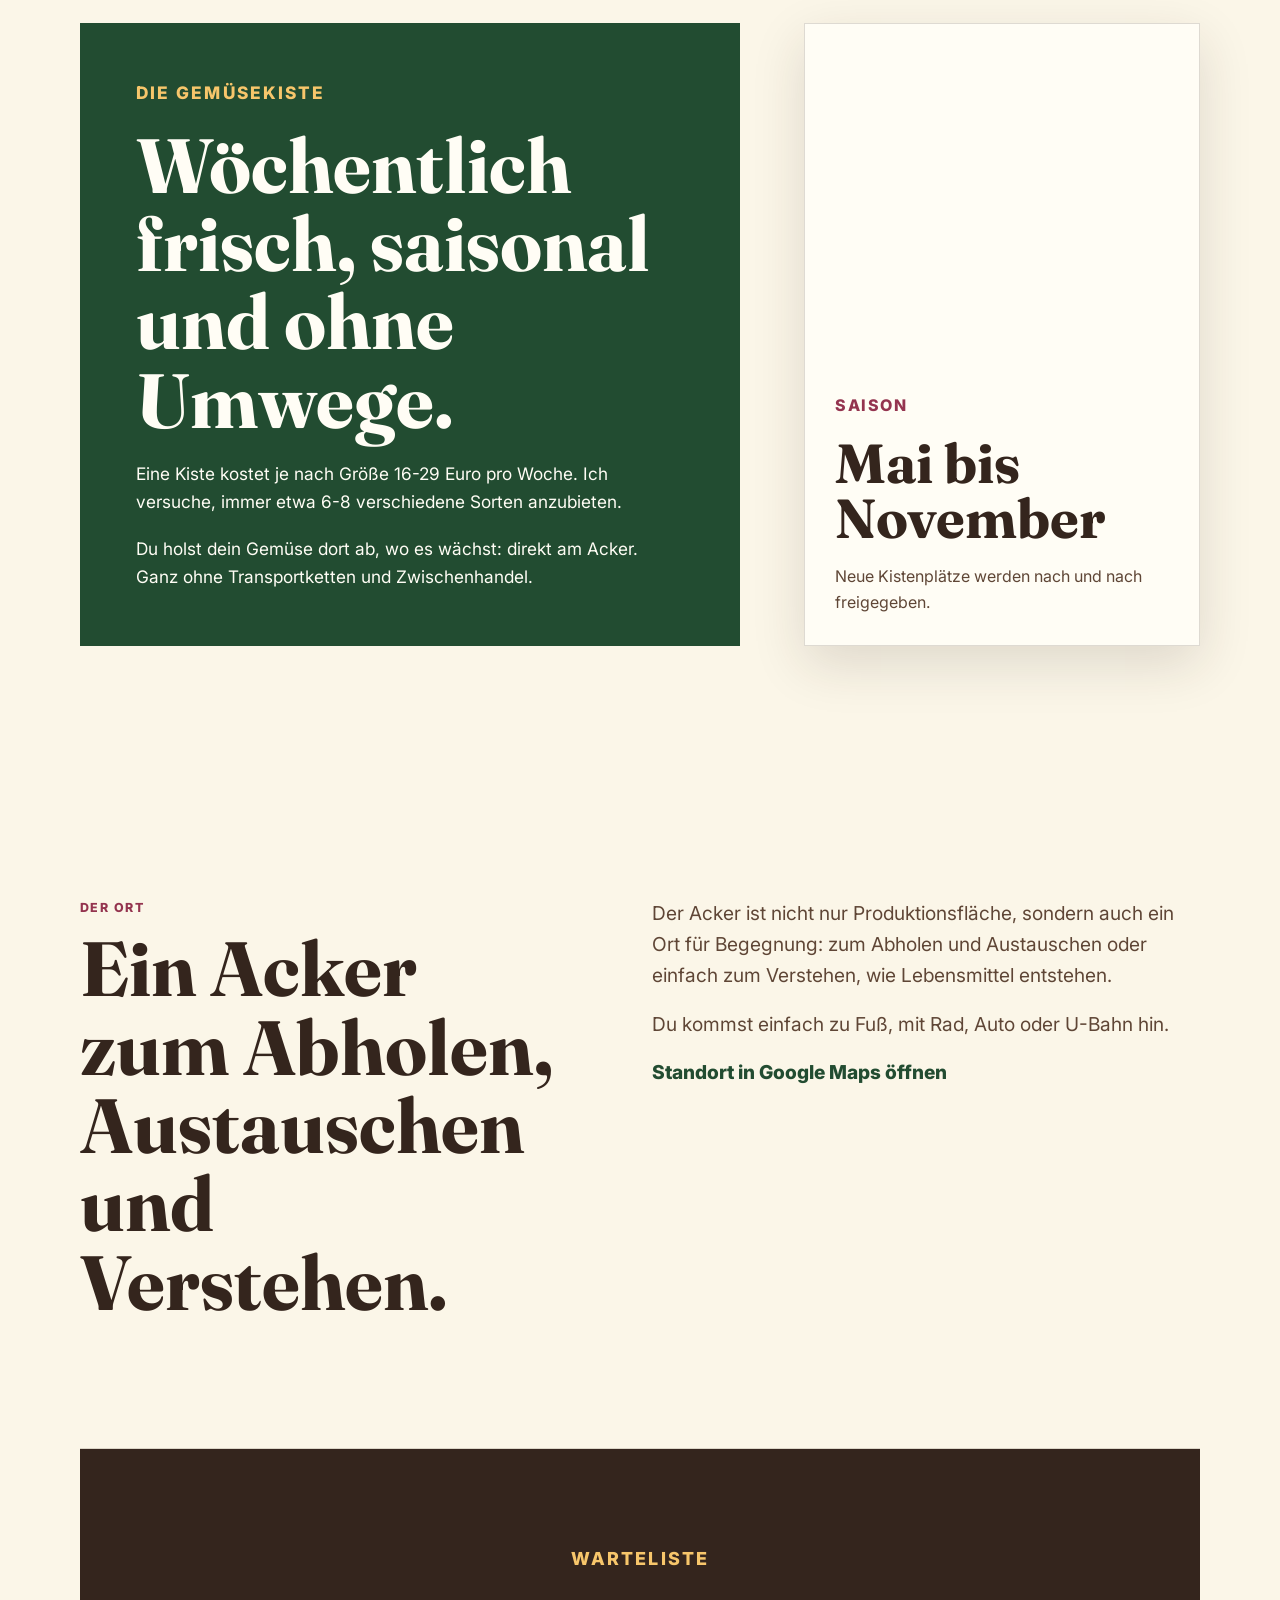
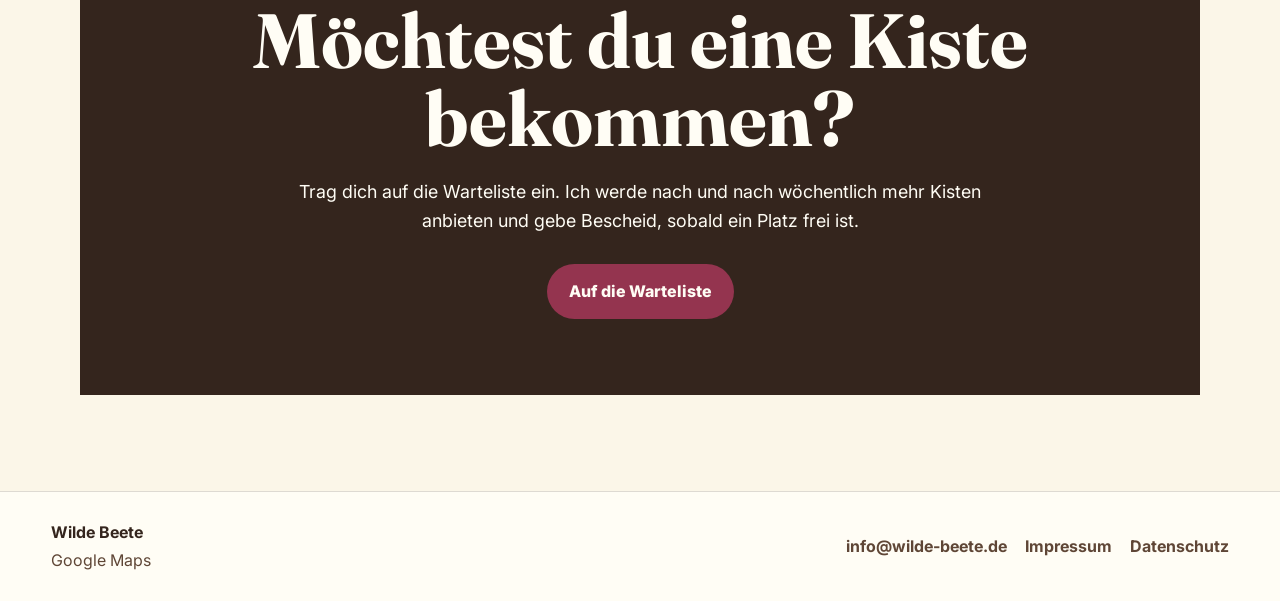
==== commit 2d2b493e: "Refine pickup button and season box layout" ====
--- a/index.html
+++ b/index.html
@@ -79,7 +79,7 @@
               target="_blank"
               rel="noreferrer"
             >
-              Acker finden
+              Acker Standort
             </a>
           </div>
         </div>
--- a/styles.css
+++ b/styles.css
@@ -241,7 +241,7 @@
 
 .feature-panel {
   display: grid;
-  grid-template-columns: minmax(0, 1.35fr) minmax(280px, 0.65fr);
+  grid-template-columns: minmax(0, 1.25fr) minmax(340px, 0.75fr);
   gap: clamp(24px, 5vw, 72px);
   align-items: stretch;
 }
@@ -268,7 +268,7 @@
   display: grid;
   align-content: end;
   gap: 18px;
-  padding: clamp(28px, 5vw, 46px);
+  padding: clamp(20px, 3vw, 30px);
   background: var(--paper);
   border: 1px solid var(--line);
   box-shadow: var(--shadow);
@@ -283,8 +283,10 @@
 
 .season-box strong {
   font-family: Fraunces, Georgia, serif;
-  font-size: clamp(2.4rem, 5vw, 4.4rem);
+  font-size: clamp(2.4rem, 4.3vw, 4.1rem);
   line-height: 1;
+  overflow-wrap: normal;
+  text-wrap: balance;
 }
 
 .season-box p {
